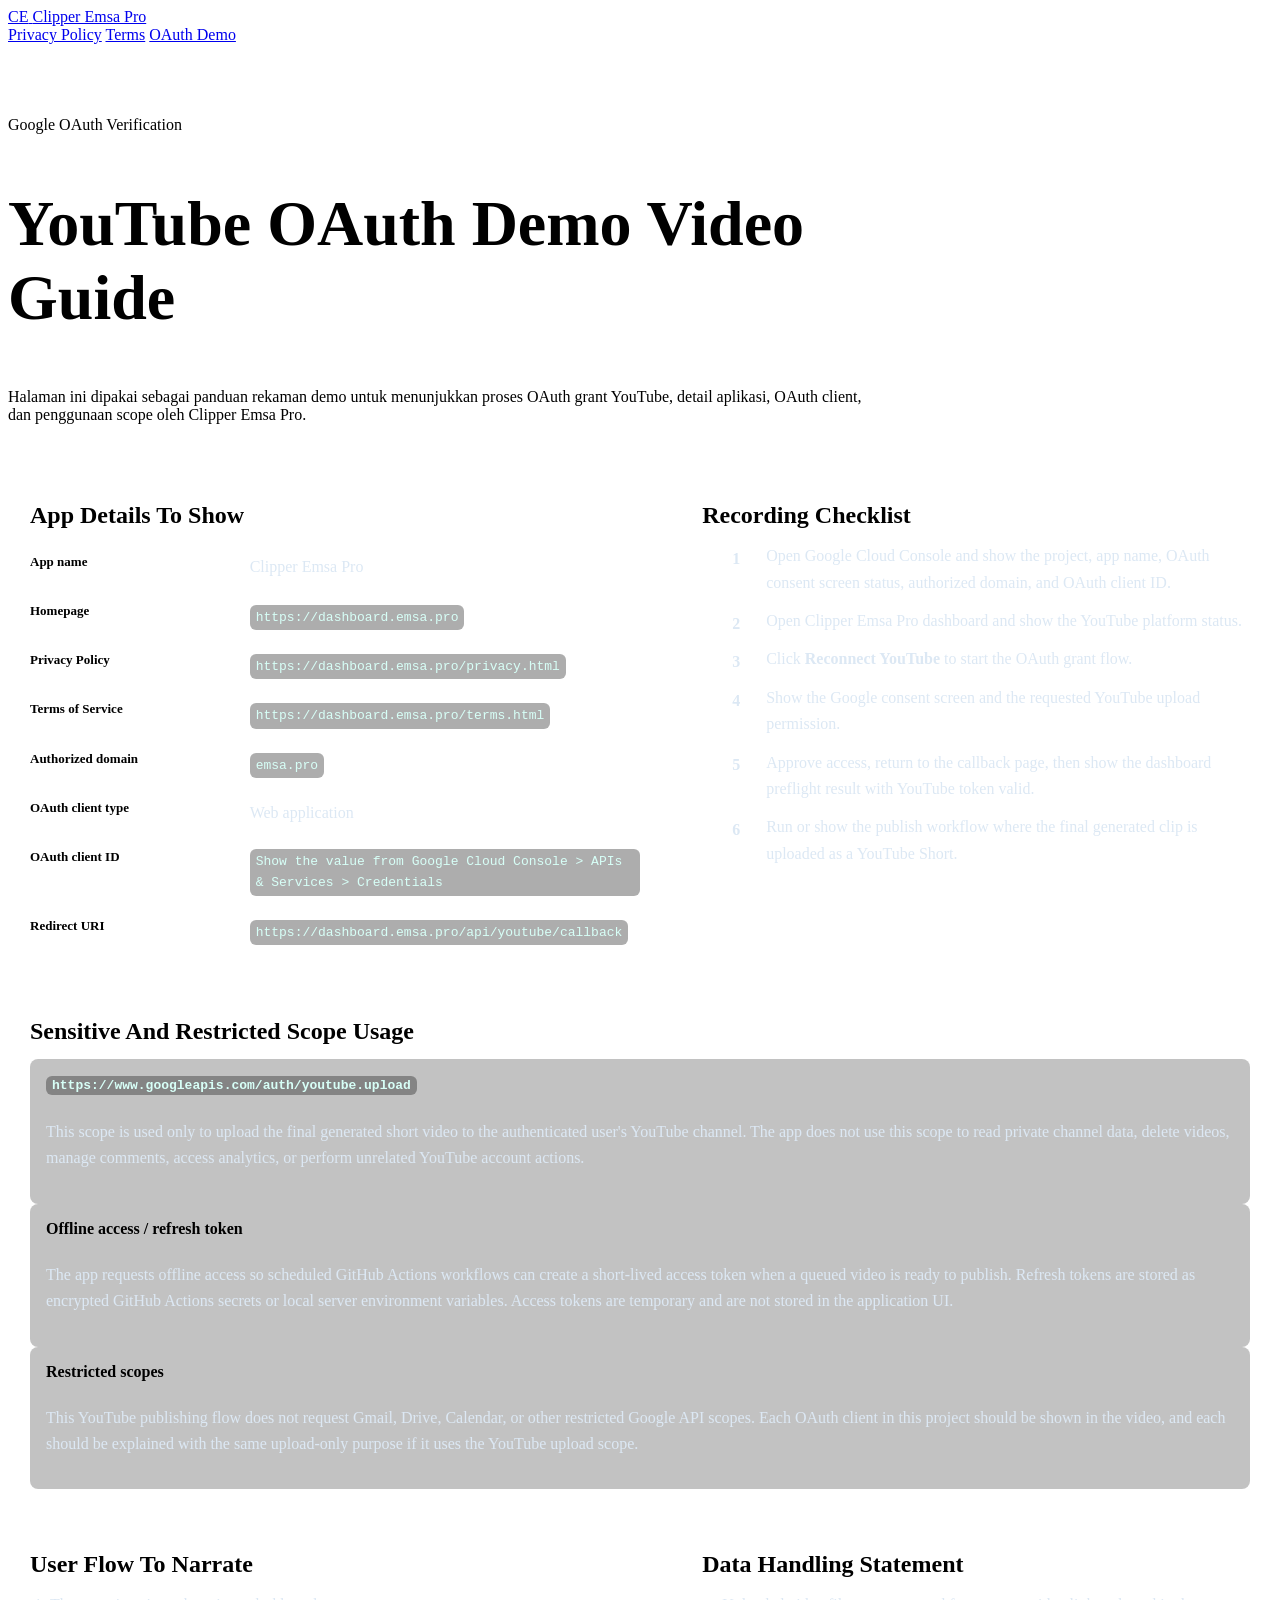
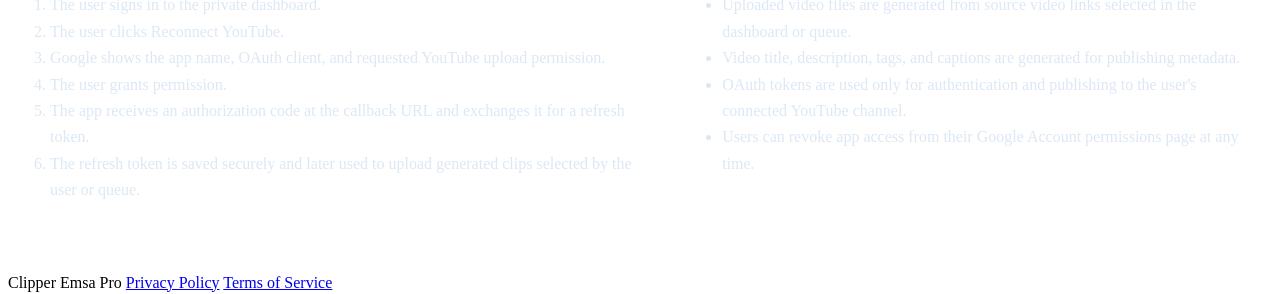
==== public/site/youtube-oauth-demo.html @ 1ffe88da "Add YouTube OAuth demo guide page" ====
<!doctype html>
<html lang="id">
  <head>
    <meta charset="utf-8">
    <meta name="viewport" content="width=device-width, initial-scale=1">
    <meta name="theme-color" content="#07111f">
    <title>YouTube OAuth Demo Video - Clipper Emsa Pro</title>
    <link rel="stylesheet" href="/site.css">
    <style>
      .demoHero {
        padding: 56px 0 22px;
      }

      .demoHero h1 {
        max-width: 920px;
        font-size: clamp(34px, 6vw, 64px);
      }

      .demoHero .lead {
        max-width: 860px;
      }

      .demoGrid {
        display: grid;
        grid-template-columns: 1.05fr 0.95fr;
        gap: 18px;
        margin: 18px 0 48px;
      }

      .demoPanel {
        background: var(--panel);
        border: 1px solid var(--line);
        border-radius: 8px;
        padding: 22px;
        backdrop-filter: blur(16px);
      }

      .demoPanel h2,
      .demoPanel h3 {
        margin: 0 0 14px;
      }

      .demoPanel p,
      .demoPanel li,
      .demoPanel td {
        color: #dce8f4;
        line-height: 1.65;
      }

      .demoPanel ol,
      .demoPanel ul {
        margin: 0;
        padding-left: 20px;
      }

      .detailTable {
        width: 100%;
        border-collapse: collapse;
      }

      .detailTable th,
      .detailTable td {
        padding: 11px 0;
        border-bottom: 1px solid var(--line);
        text-align: left;
        vertical-align: top;
      }

      .detailTable th {
        width: 36%;
        color: var(--muted);
        font-size: 13px;
        font-weight: 800;
      }

      code {
        display: inline-block;
        max-width: 100%;
        padding: 2px 6px;
        border-radius: 6px;
        background: rgba(0, 0, 0, 0.32);
        color: #d7fff7;
        overflow-wrap: anywhere;
      }

      .scopeCard {
        display: grid;
        gap: 8px;
        padding: 16px;
        border: 1px solid var(--line);
        border-radius: 8px;
        background: rgba(0, 0, 0, 0.24);
      }

      .scopeCard strong {
        color: var(--cyan);
      }

      .timeline {
        display: grid;
        gap: 12px;
        counter-reset: step;
      }

      .timeline li {
        list-style: none;
        position: relative;
        padding-left: 44px;
      }

      .timeline li::before {
        counter-increment: step;
        content: counter(step);
        position: absolute;
        left: 0;
        top: 2px;
        width: 28px;
        height: 28px;
        display: grid;
        place-items: center;
        border-radius: 8px;
        background: var(--cyan);
        color: var(--ink);
        font-weight: 900;
      }

      .wide {
        grid-column: 1 / -1;
      }

      @media (max-width: 860px) {
        .demoGrid {
          grid-template-columns: 1fr;
        }

        .detailTable th,
        .detailTable td {
          display: block;
          width: 100%;
        }

        .detailTable th {
          padding-bottom: 0;
        }
      }
    </style>
  </head>
  <body>
    <header class="siteHeader">
      <a class="brand" href="/">
        <span class="brandMark">CE</span>
        <span>Clipper Emsa Pro</span>
      </a>
      <nav>
        <a href="/privacy.html">Privacy Policy</a>
        <a href="/terms.html">Terms</a>
        <a class="loginLink" href="/youtube-oauth-demo.html">OAuth Demo</a>
      </nav>
    </header>

    <main>
      <section class="demoHero">
        <p class="eyebrow">Google OAuth Verification</p>
        <h1>YouTube OAuth Demo Video Guide</h1>
        <p class="lead">Halaman ini dipakai sebagai panduan rekaman demo untuk menunjukkan proses OAuth grant YouTube, detail aplikasi, OAuth client, dan penggunaan scope oleh Clipper Emsa Pro.</p>
      </section>

      <section class="demoGrid">
        <article class="demoPanel">
          <h2>App Details To Show</h2>
          <table class="detailTable">
            <tbody>
              <tr>
                <th>App name</th>
                <td>Clipper Emsa Pro</td>
              </tr>
              <tr>
                <th>Homepage</th>
                <td><code>https://dashboard.emsa.pro</code></td>
              </tr>
              <tr>
                <th>Privacy Policy</th>
                <td><code>https://dashboard.emsa.pro/privacy.html</code></td>
              </tr>
              <tr>
                <th>Terms of Service</th>
                <td><code>https://dashboard.emsa.pro/terms.html</code></td>
              </tr>
              <tr>
                <th>Authorized domain</th>
                <td><code>emsa.pro</code></td>
              </tr>
              <tr>
                <th>OAuth client type</th>
                <td>Web application</td>
              </tr>
              <tr>
                <th>OAuth client ID</th>
                <td><code>Show the value from Google Cloud Console > APIs &amp; Services > Credentials</code></td>
              </tr>
              <tr>
                <th>Redirect URI</th>
                <td><code>https://dashboard.emsa.pro/api/youtube/callback</code></td>
              </tr>
            </tbody>
          </table>
        </article>

        <article class="demoPanel">
          <h2>Recording Checklist</h2>
          <ol class="timeline">
            <li>Open Google Cloud Console and show the project, app name, OAuth consent screen status, authorized domain, and OAuth client ID.</li>
            <li>Open Clipper Emsa Pro dashboard and show the YouTube platform status.</li>
            <li>Click <strong>Reconnect YouTube</strong> to start the OAuth grant flow.</li>
            <li>Show the Google consent screen and the requested YouTube upload permission.</li>
            <li>Approve access, return to the callback page, then show the dashboard preflight result with YouTube token valid.</li>
            <li>Run or show the publish workflow where the final generated clip is uploaded as a YouTube Short.</li>
          </ol>
        </article>

        <article class="demoPanel wide">
          <h2>Sensitive And Restricted Scope Usage</h2>
          <div class="scopeCard">
            <strong><code>https://www.googleapis.com/auth/youtube.upload</code></strong>
            <p>This scope is used only to upload the final generated short video to the authenticated user's YouTube channel. The app does not use this scope to read private channel data, delete videos, manage comments, access analytics, or perform unrelated YouTube account actions.</p>
          </div>
          <div class="scopeCard">
            <strong>Offline access / refresh token</strong>
            <p>The app requests offline access so scheduled GitHub Actions workflows can create a short-lived access token when a queued video is ready to publish. Refresh tokens are stored as encrypted GitHub Actions secrets or local server environment variables. Access tokens are temporary and are not stored in the application UI.</p>
          </div>
          <div class="scopeCard">
            <strong>Restricted scopes</strong>
            <p>This YouTube publishing flow does not request Gmail, Drive, Calendar, or other restricted Google API scopes. Each OAuth client in this project should be shown in the video, and each should be explained with the same upload-only purpose if it uses the YouTube upload scope.</p>
          </div>
        </article>

        <article class="demoPanel">
          <h2>User Flow To Narrate</h2>
          <ol>
            <li>The user signs in to the private dashboard.</li>
            <li>The user clicks Reconnect YouTube.</li>
            <li>Google shows the app name, OAuth client, and requested YouTube upload permission.</li>
            <li>The user grants permission.</li>
            <li>The app receives an authorization code at the callback URL and exchanges it for a refresh token.</li>
            <li>The refresh token is saved securely and later used to upload generated clips selected by the user or queue.</li>
          </ol>
        </article>

        <article class="demoPanel">
          <h2>Data Handling Statement</h2>
          <ul>
            <li>Uploaded video files are generated from source video links selected in the dashboard or queue.</li>
            <li>Video title, description, tags, and captions are generated for publishing metadata.</li>
            <li>OAuth tokens are used only for authentication and publishing to the user's connected YouTube channel.</li>
            <li>Users can revoke app access from their Google Account permissions page at any time.</li>
          </ul>
        </article>
      </section>
    </main>

    <footer>
      <span>Clipper Emsa Pro</span>
      <a href="/privacy.html">Privacy Policy</a>
      <a href="/terms.html">Terms of Service</a>
    </footer>
  </body>
</html>
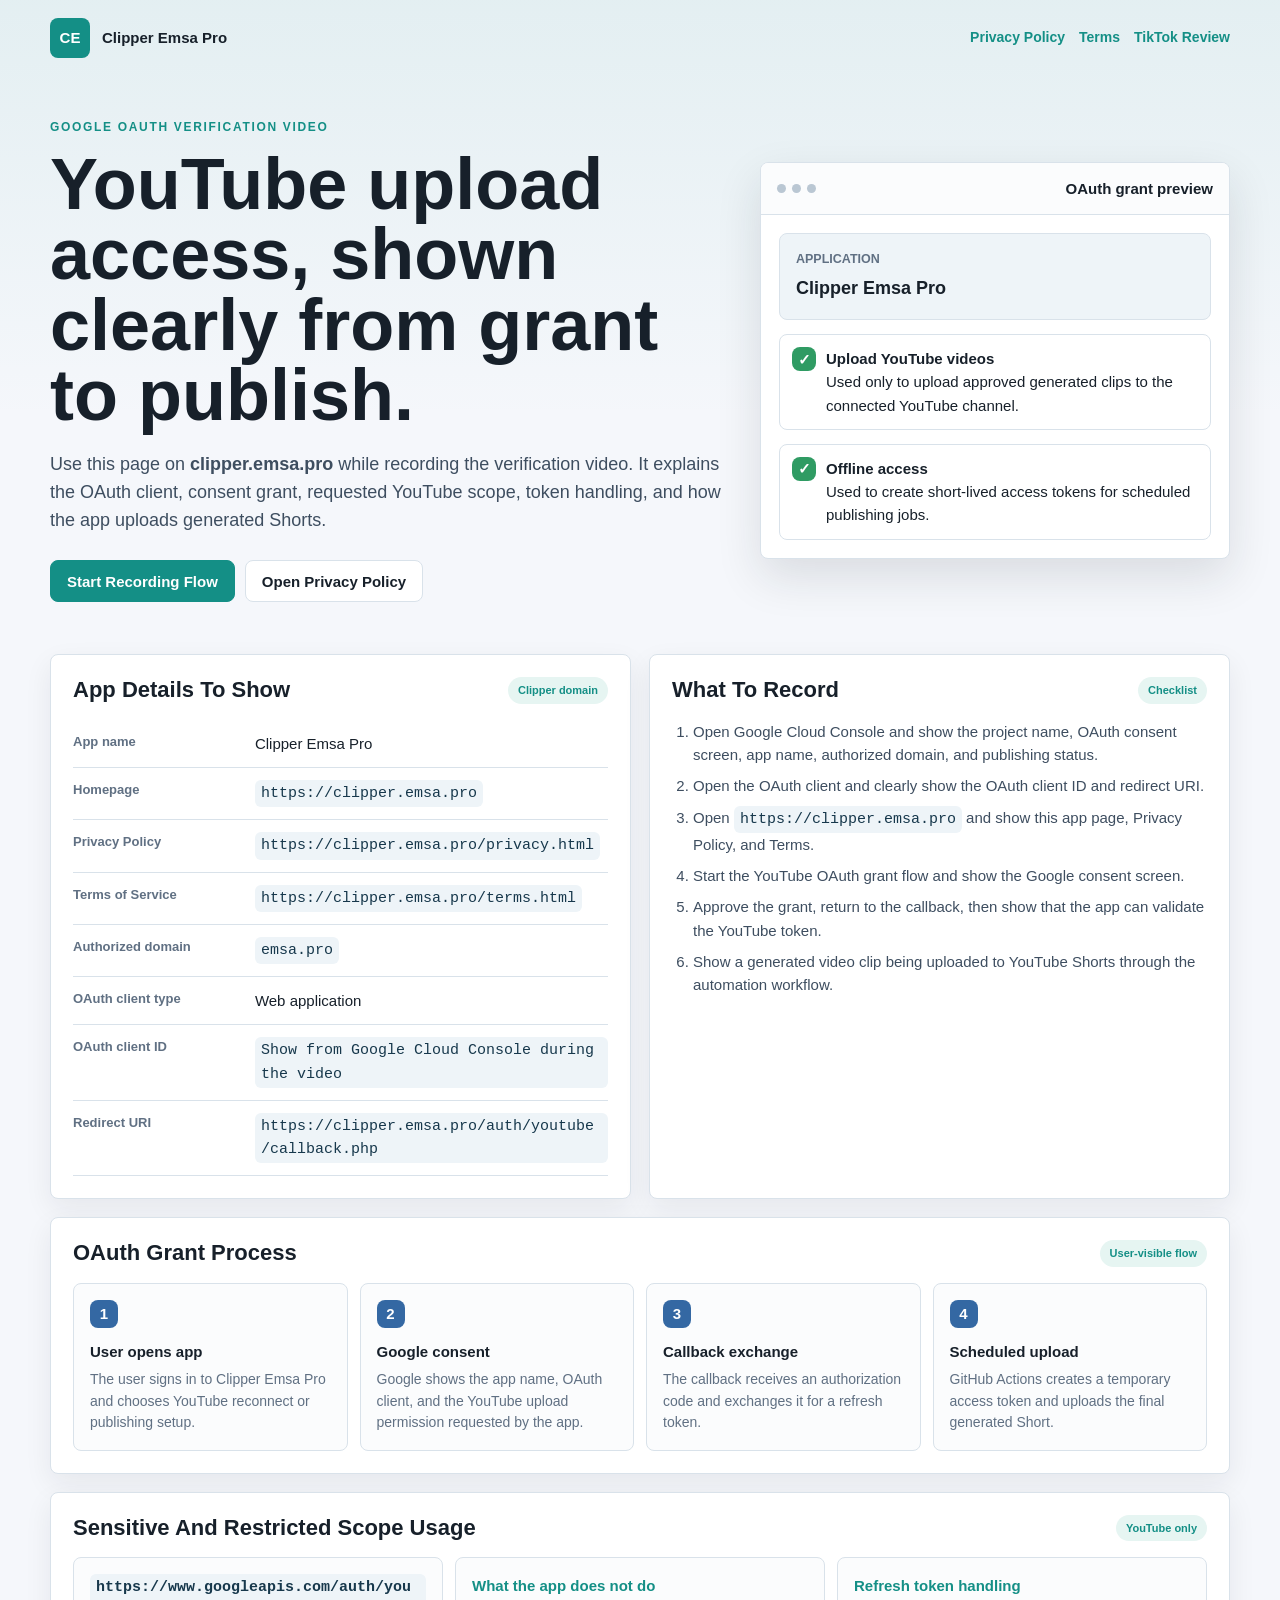
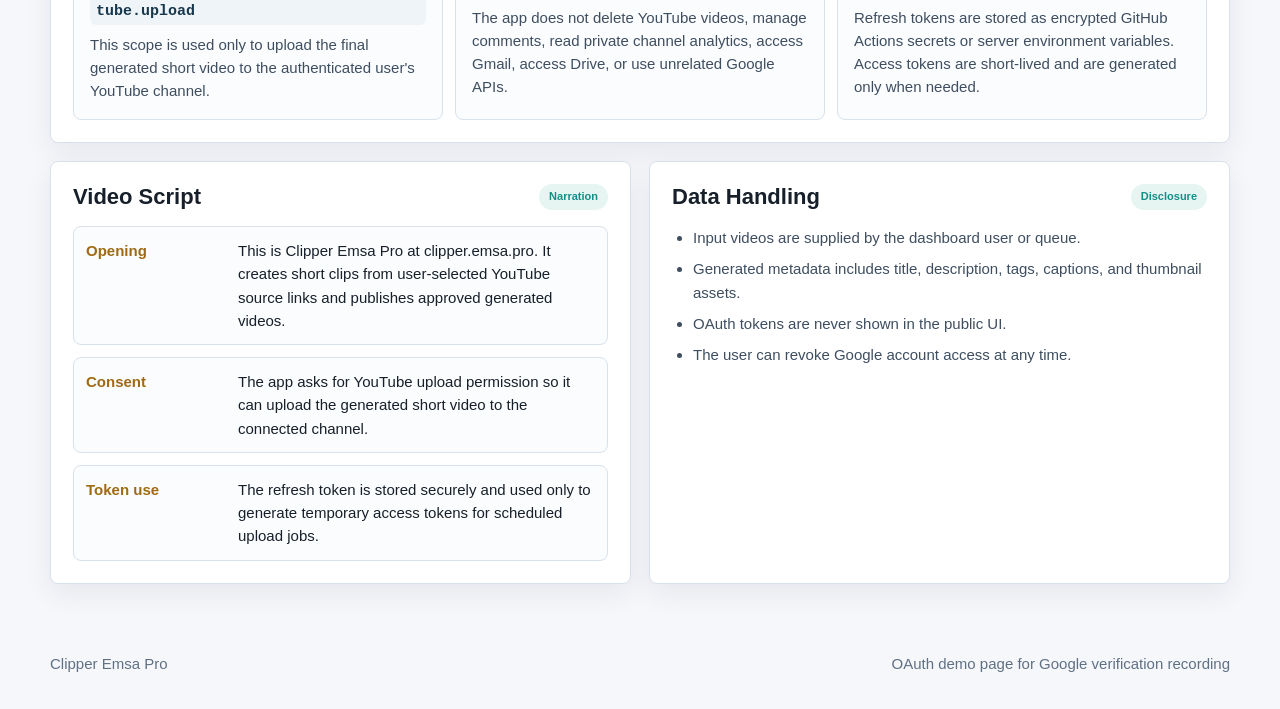
==== commit 95e33856: "Polish YouTube OAuth demo page for Clipper" ====
--- a/public/site/youtube-oauth-demo.html
+++ b/public/site/youtube-oauth-demo.html
@@ -1,56 +1,284 @@
 <!doctype html>
-<html lang="id">
+<html lang="en">
   <head>
     <meta charset="utf-8">
     <meta name="viewport" content="width=device-width, initial-scale=1">
-    <meta name="theme-color" content="#07111f">
-    <title>YouTube OAuth Demo Video - Clipper Emsa Pro</title>
-    <link rel="stylesheet" href="/site.css">
+    <meta name="theme-color" content="#f5f7fb">
+    <title>YouTube OAuth Demo - Clipper Emsa Pro</title>
     <style>
-      .demoHero {
-        padding: 56px 0 22px;
-      }
-
-      .demoHero h1 {
-        max-width: 920px;
-        font-size: clamp(34px, 6vw, 64px);
-      }
-
-      .demoHero .lead {
-        max-width: 860px;
-      }
-
-      .demoGrid {
-        display: grid;
-        grid-template-columns: 1.05fr 0.95fr;
+      :root {
+        color-scheme: light;
+        --bg: #f5f7fb;
+        --surface: #ffffff;
+        --surface-2: #eef4f8;
+        --ink: #17202a;
+        --muted: #607083;
+        --line: #d9e2ea;
+        --teal: #148f86;
+        --green: #2f9b63;
+        --blue: #3468a3;
+        --amber: #9f6a13;
+        --shadow: 0 18px 46px rgba(23, 32, 42, 0.12);
+      }
+
+      * {
+        box-sizing: border-box;
+      }
+
+      html {
+        scroll-behavior: smooth;
+      }
+
+      body {
+        margin: 0;
+        background:
+          linear-gradient(180deg, rgba(20, 143, 134, 0.08), transparent 420px),
+          var(--bg);
+        color: var(--ink);
+        font-family: "Segoe UI", Arial, sans-serif;
+        font-size: 15px;
+        line-height: 1.55;
+      }
+
+      a {
+        color: var(--teal);
+        text-decoration: none;
+      }
+
+      a:hover {
+        text-decoration: underline;
+      }
+
+      .page {
+        width: min(1180px, calc(100% - 32px));
+        margin: 0 auto;
+      }
+
+      .topbar {
+        display: flex;
+        align-items: center;
+        justify-content: space-between;
         gap: 18px;
-        margin: 18px 0 48px;
-      }
-
-      .demoPanel {
-        background: var(--panel);
+        padding: 18px 0;
+      }
+
+      .brand {
+        display: inline-flex;
+        align-items: center;
+        gap: 12px;
+        color: var(--ink);
+        font-weight: 800;
+      }
+
+      .mark {
+        width: 40px;
+        height: 40px;
+        display: grid;
+        place-items: center;
+        border-radius: 8px;
+        background: var(--teal);
+        color: #ffffff;
+        font-weight: 900;
+      }
+
+      .nav {
+        display: flex;
+        gap: 14px;
+        flex-wrap: wrap;
+        color: var(--muted);
+        font-size: 14px;
+        font-weight: 700;
+      }
+
+      .hero {
+        min-height: 520px;
+        display: grid;
+        grid-template-columns: minmax(0, 1fr) minmax(340px, 470px);
+        align-items: center;
+        gap: 34px;
+        padding: 42px 0 34px;
+      }
+
+      .eyebrow {
+        margin: 0 0 12px;
+        color: var(--teal);
+        font-size: 12px;
+        font-weight: 900;
+        letter-spacing: 0.14em;
+        text-transform: uppercase;
+      }
+
+      h1,
+      h2,
+      h3,
+      p {
+        margin: 0;
+      }
+
+      h1 {
+        max-width: 780px;
+        font-size: clamp(38px, 6vw, 72px);
+        line-height: 0.98;
+        letter-spacing: 0;
+      }
+
+      h2 {
+        font-size: 22px;
+        line-height: 1.2;
+      }
+
+      h3 {
+        font-size: 15px;
+      }
+
+      .lead {
+        max-width: 760px;
+        margin-top: 20px;
+        color: #3e4e60;
+        font-size: 18px;
+      }
+
+      .actions {
+        display: flex;
+        flex-wrap: wrap;
+        gap: 10px;
+        margin-top: 26px;
+      }
+
+      .btn {
+        min-height: 42px;
+        display: inline-flex;
+        align-items: center;
+        justify-content: center;
+        padding: 0 16px;
+        border-radius: 8px;
+        border: 1px solid var(--line);
+        background: var(--surface);
+        color: var(--ink);
+        font-weight: 800;
+      }
+
+      .btn.primary {
+        border-color: var(--teal);
+        background: var(--teal);
+        color: #ffffff;
+      }
+
+      .mock {
+        background: var(--surface);
+        border: 1px solid var(--line);
+        border-radius: 8px;
+        box-shadow: var(--shadow);
+        overflow: hidden;
+      }
+
+      .mockTop {
+        display: flex;
+        align-items: center;
+        justify-content: space-between;
+        gap: 12px;
+        padding: 14px 16px;
+        border-bottom: 1px solid var(--line);
+        background: #fbfcfd;
+      }
+
+      .dots {
+        display: flex;
+        gap: 6px;
+      }
+
+      .dots span {
+        width: 9px;
+        height: 9px;
+        border-radius: 50%;
+        background: #bac7d3;
+      }
+
+      .mockBody {
+        display: grid;
+        gap: 14px;
+        padding: 18px;
+      }
+
+      .grantBox {
+        border: 1px solid var(--line);
+        border-radius: 8px;
+        padding: 16px;
+        background: var(--surface-2);
+      }
+
+      .grantBox small {
+        display: block;
+        color: var(--muted);
+        font-weight: 800;
+        text-transform: uppercase;
+      }
+
+      .grantBox strong {
+        display: block;
+        margin-top: 6px;
+        font-size: 18px;
+      }
+
+      .permission {
+        display: flex;
+        gap: 10px;
+        align-items: flex-start;
+        padding: 12px;
+        border-radius: 8px;
+        background: #ffffff;
+        border: 1px solid var(--line);
+      }
+
+      .check {
+        width: 24px;
+        height: 24px;
+        display: grid;
+        place-items: center;
+        flex: 0 0 auto;
+        border-radius: 8px;
+        background: var(--green);
+        color: #ffffff;
+        font-weight: 900;
+      }
+
+      .sectionGrid {
+        display: grid;
+        grid-template-columns: 1fr 1fr;
+        gap: 18px;
+        padding: 18px 0 48px;
+      }
+
+      .panel {
+        background: var(--surface);
         border: 1px solid var(--line);
         border-radius: 8px;
         padding: 22px;
-        backdrop-filter: blur(16px);
-      }
-
-      .demoPanel h2,
-      .demoPanel h3 {
-        margin: 0 0 14px;
-      }
-
-      .demoPanel p,
-      .demoPanel li,
-      .demoPanel td {
-        color: #dce8f4;
-        line-height: 1.65;
-      }
-
-      .demoPanel ol,
-      .demoPanel ul {
-        margin: 0;
-        padding-left: 20px;
+        box-shadow: 0 10px 28px rgba(23, 32, 42, 0.07);
+      }
+
+      .panel.wide {
+        grid-column: 1 / -1;
+      }
+
+      .panelHead {
+        display: flex;
+        justify-content: space-between;
+        gap: 12px;
+        margin-bottom: 16px;
+      }
+
+      .badge {
+        min-height: 24px;
+        display: inline-flex;
+        align-items: center;
+        border-radius: 999px;
+        padding: 0 10px;
+        background: #e6f5f2;
+        color: var(--teal);
+        font-size: 11px;
+        font-weight: 900;
+        white-space: nowrap;
       }
 
       .detailTable {
@@ -60,17 +288,16 @@
 
       .detailTable th,
       .detailTable td {
-        padding: 11px 0;
+        padding: 12px 0;
         border-bottom: 1px solid var(--line);
+        vertical-align: top;
         text-align: left;
-        vertical-align: top;
       }
 
       .detailTable th {
-        width: 36%;
+        width: 34%;
         color: var(--muted);
         font-size: 13px;
-        font-weight: 800;
       }
 
       code {
@@ -78,96 +305,192 @@
         max-width: 100%;
         padding: 2px 6px;
         border-radius: 6px;
-        background: rgba(0, 0, 0, 0.32);
-        color: #d7fff7;
+        background: #eef4f8;
+        color: #17384c;
         overflow-wrap: anywhere;
       }
 
-      .scopeCard {
-        display: grid;
-        gap: 8px;
+      ol,
+      ul {
+        margin: 0;
+        padding-left: 21px;
+      }
+
+      li {
+        margin: 8px 0;
+        color: #3e4e60;
+      }
+
+      .flow {
+        display: grid;
+        grid-template-columns: repeat(4, 1fr);
+        gap: 12px;
+      }
+
+      .flowStep {
+        min-height: 132px;
         padding: 16px;
         border: 1px solid var(--line);
         border-radius: 8px;
-        background: rgba(0, 0, 0, 0.24);
-      }
-
-      .scopeCard strong {
-        color: var(--cyan);
-      }
-
-      .timeline {
-        display: grid;
-        gap: 12px;
-        counter-reset: step;
-      }
-
-      .timeline li {
-        list-style: none;
-        position: relative;
-        padding-left: 44px;
-      }
-
-      .timeline li::before {
-        counter-increment: step;
-        content: counter(step);
-        position: absolute;
-        left: 0;
-        top: 2px;
+        background: #fbfcfd;
+      }
+
+      .flowStep b {
         width: 28px;
         height: 28px;
         display: grid;
         place-items: center;
         border-radius: 8px;
-        background: var(--cyan);
-        color: var(--ink);
-        font-weight: 900;
-      }
-
-      .wide {
-        grid-column: 1 / -1;
-      }
-
-      @media (max-width: 860px) {
-        .demoGrid {
+        background: var(--blue);
+        color: #ffffff;
+      }
+
+      .flowStep strong {
+        display: block;
+        margin-top: 12px;
+      }
+
+      .flowStep p {
+        margin-top: 6px;
+        color: var(--muted);
+        font-size: 14px;
+      }
+
+      .scopeGrid {
+        display: grid;
+        grid-template-columns: repeat(3, 1fr);
+        gap: 12px;
+      }
+
+      .scopeCard {
+        padding: 16px;
+        border: 1px solid var(--line);
+        border-radius: 8px;
+        background: #fbfcfd;
+      }
+
+      .scopeCard strong {
+        display: block;
+        color: var(--teal);
+      }
+
+      .scopeCard p {
+        margin-top: 8px;
+        color: #3e4e60;
+      }
+
+      .scriptBox {
+        display: grid;
+        gap: 12px;
+      }
+
+      .scriptLine {
+        display: grid;
+        grid-template-columns: 140px 1fr;
+        gap: 12px;
+        padding: 12px;
+        border: 1px solid var(--line);
+        border-radius: 8px;
+        background: #fbfcfd;
+      }
+
+      .scriptLine b {
+        color: var(--amber);
+      }
+
+      footer {
+        width: min(1180px, calc(100% - 32px));
+        margin: 0 auto;
+        padding: 20px 0 34px;
+        display: flex;
+        justify-content: space-between;
+        gap: 16px;
+        color: var(--muted);
+      }
+
+      @media (max-width: 920px) {
+        .hero,
+        .sectionGrid,
+        .flow,
+        .scopeGrid {
           grid-template-columns: 1fr;
         }
 
-        .detailTable th,
-        .detailTable td {
-          display: block;
-          width: 100%;
+        .hero {
+          min-height: auto;
         }
 
-        .detailTable th {
-          padding-bottom: 0;
+        .topbar,
+        footer {
+          align-items: flex-start;
+          flex-direction: column;
+        }
+
+        .scriptLine {
+          grid-template-columns: 1fr;
         }
       }
     </style>
   </head>
   <body>
-    <header class="siteHeader">
+    <header class="page topbar">
       <a class="brand" href="/">
-        <span class="brandMark">CE</span>
+        <span class="mark">CE</span>
         <span>Clipper Emsa Pro</span>
       </a>
-      <nav>
+      <nav class="nav" aria-label="Site navigation">
         <a href="/privacy.html">Privacy Policy</a>
         <a href="/terms.html">Terms</a>
-        <a class="loginLink" href="/youtube-oauth-demo.html">OAuth Demo</a>
+        <a href="/login-tiktok.php">TikTok Review</a>
       </nav>
     </header>
 
-    <main>
-      <section class="demoHero">
-        <p class="eyebrow">Google OAuth Verification</p>
-        <h1>YouTube OAuth Demo Video Guide</h1>
-        <p class="lead">Halaman ini dipakai sebagai panduan rekaman demo untuk menunjukkan proses OAuth grant YouTube, detail aplikasi, OAuth client, dan penggunaan scope oleh Clipper Emsa Pro.</p>
+    <main class="page">
+      <section class="hero">
+        <div>
+          <p class="eyebrow">Google OAuth Verification Video</p>
+          <h1>YouTube upload access, shown clearly from grant to publish.</h1>
+          <p class="lead">Use this page on <strong>clipper.emsa.pro</strong> while recording the verification video. It explains the OAuth client, consent grant, requested YouTube scope, token handling, and how the app uploads generated Shorts.</p>
+          <div class="actions">
+            <a class="btn primary" href="#recording-flow">Start Recording Flow</a>
+            <a class="btn" href="/privacy.html">Open Privacy Policy</a>
+          </div>
+        </div>
+
+        <aside class="mock" aria-label="OAuth consent mockup">
+          <div class="mockTop">
+            <div class="dots" aria-hidden="true"><span></span><span></span><span></span></div>
+            <strong>OAuth grant preview</strong>
+          </div>
+          <div class="mockBody">
+            <div class="grantBox">
+              <small>Application</small>
+              <strong>Clipper Emsa Pro</strong>
+            </div>
+            <div class="permission">
+              <span class="check">✓</span>
+              <div>
+                <strong>Upload YouTube videos</strong>
+                <p>Used only to upload approved generated clips to the connected YouTube channel.</p>
+              </div>
+            </div>
+            <div class="permission">
+              <span class="check">✓</span>
+              <div>
+                <strong>Offline access</strong>
+                <p>Used to create short-lived access tokens for scheduled publishing jobs.</p>
+              </div>
+            </div>
+          </div>
+        </aside>
       </section>
 
-      <section class="demoGrid">
-        <article class="demoPanel">
-          <h2>App Details To Show</h2>
+      <section class="sectionGrid">
+        <article class="panel" id="app-details">
+          <div class="panelHead">
+            <h2>App Details To Show</h2>
+            <span class="badge">Clipper domain</span>
+          </div>
           <table class="detailTable">
             <tbody>
               <tr>
@@ -176,15 +499,15 @@
               </tr>
               <tr>
                 <th>Homepage</th>
-                <td><code>https://dashboard.emsa.pro</code></td>
+                <td><code>https://clipper.emsa.pro</code></td>
               </tr>
               <tr>
                 <th>Privacy Policy</th>
-                <td><code>https://dashboard.emsa.pro/privacy.html</code></td>
+                <td><code>https://clipper.emsa.pro/privacy.html</code></td>
               </tr>
               <tr>
                 <th>Terms of Service</th>
-                <td><code>https://dashboard.emsa.pro/terms.html</code></td>
+                <td><code>https://clipper.emsa.pro/terms.html</code></td>
               </tr>
               <tr>
                 <th>Authorized domain</th>
@@ -196,63 +519,112 @@
               </tr>
               <tr>
                 <th>OAuth client ID</th>
-                <td><code>Show the value from Google Cloud Console > APIs &amp; Services > Credentials</code></td>
+                <td><code id="clientIdText">Show from Google Cloud Console during the video</code></td>
               </tr>
               <tr>
                 <th>Redirect URI</th>
-                <td><code>https://dashboard.emsa.pro/api/youtube/callback</code></td>
+                <td><code>https://clipper.emsa.pro/auth/youtube/callback.php</code></td>
               </tr>
             </tbody>
           </table>
         </article>
 
-        <article class="demoPanel">
-          <h2>Recording Checklist</h2>
-          <ol class="timeline">
-            <li>Open Google Cloud Console and show the project, app name, OAuth consent screen status, authorized domain, and OAuth client ID.</li>
-            <li>Open Clipper Emsa Pro dashboard and show the YouTube platform status.</li>
-            <li>Click <strong>Reconnect YouTube</strong> to start the OAuth grant flow.</li>
-            <li>Show the Google consent screen and the requested YouTube upload permission.</li>
-            <li>Approve access, return to the callback page, then show the dashboard preflight result with YouTube token valid.</li>
-            <li>Run or show the publish workflow where the final generated clip is uploaded as a YouTube Short.</li>
+        <article class="panel">
+          <div class="panelHead">
+            <h2>What To Record</h2>
+            <span class="badge">Checklist</span>
+          </div>
+          <ol>
+            <li>Open Google Cloud Console and show the project name, OAuth consent screen, app name, authorized domain, and publishing status.</li>
+            <li>Open the OAuth client and clearly show the OAuth client ID and redirect URI.</li>
+            <li>Open <code>https://clipper.emsa.pro</code> and show this app page, Privacy Policy, and Terms.</li>
+            <li>Start the YouTube OAuth grant flow and show the Google consent screen.</li>
+            <li>Approve the grant, return to the callback, then show that the app can validate the YouTube token.</li>
+            <li>Show a generated video clip being uploaded to YouTube Shorts through the automation workflow.</li>
           </ol>
         </article>
 
-        <article class="demoPanel wide">
-          <h2>Sensitive And Restricted Scope Usage</h2>
-          <div class="scopeCard">
-            <strong><code>https://www.googleapis.com/auth/youtube.upload</code></strong>
-            <p>This scope is used only to upload the final generated short video to the authenticated user's YouTube channel. The app does not use this scope to read private channel data, delete videos, manage comments, access analytics, or perform unrelated YouTube account actions.</p>
-          </div>
-          <div class="scopeCard">
-            <strong>Offline access / refresh token</strong>
-            <p>The app requests offline access so scheduled GitHub Actions workflows can create a short-lived access token when a queued video is ready to publish. Refresh tokens are stored as encrypted GitHub Actions secrets or local server environment variables. Access tokens are temporary and are not stored in the application UI.</p>
-          </div>
-          <div class="scopeCard">
-            <strong>Restricted scopes</strong>
-            <p>This YouTube publishing flow does not request Gmail, Drive, Calendar, or other restricted Google API scopes. Each OAuth client in this project should be shown in the video, and each should be explained with the same upload-only purpose if it uses the YouTube upload scope.</p>
+        <article class="panel wide" id="recording-flow">
+          <div class="panelHead">
+            <h2>OAuth Grant Process</h2>
+            <span class="badge">User-visible flow</span>
+          </div>
+          <div class="flow">
+            <div class="flowStep">
+              <b>1</b>
+              <strong>User opens app</strong>
+              <p>The user signs in to Clipper Emsa Pro and chooses YouTube reconnect or publishing setup.</p>
+            </div>
+            <div class="flowStep">
+              <b>2</b>
+              <strong>Google consent</strong>
+              <p>Google shows the app name, OAuth client, and the YouTube upload permission requested by the app.</p>
+            </div>
+            <div class="flowStep">
+              <b>3</b>
+              <strong>Callback exchange</strong>
+              <p>The callback receives an authorization code and exchanges it for a refresh token.</p>
+            </div>
+            <div class="flowStep">
+              <b>4</b>
+              <strong>Scheduled upload</strong>
+              <p>GitHub Actions creates a temporary access token and uploads the final generated Short.</p>
+            </div>
           </div>
         </article>
 
-        <article class="demoPanel">
-          <h2>User Flow To Narrate</h2>
-          <ol>
-            <li>The user signs in to the private dashboard.</li>
-            <li>The user clicks Reconnect YouTube.</li>
-            <li>Google shows the app name, OAuth client, and requested YouTube upload permission.</li>
-            <li>The user grants permission.</li>
-            <li>The app receives an authorization code at the callback URL and exchanges it for a refresh token.</li>
-            <li>The refresh token is saved securely and later used to upload generated clips selected by the user or queue.</li>
-          </ol>
+        <article class="panel wide">
+          <div class="panelHead">
+            <h2>Sensitive And Restricted Scope Usage</h2>
+            <span class="badge">YouTube only</span>
+          </div>
+          <div class="scopeGrid">
+            <div class="scopeCard">
+              <strong><code>https://www.googleapis.com/auth/youtube.upload</code></strong>
+              <p>This scope is used only to upload the final generated short video to the authenticated user's YouTube channel.</p>
+            </div>
+            <div class="scopeCard">
+              <strong>What the app does not do</strong>
+              <p>The app does not delete YouTube videos, manage comments, read private channel analytics, access Gmail, access Drive, or use unrelated Google APIs.</p>
+            </div>
+            <div class="scopeCard">
+              <strong>Refresh token handling</strong>
+              <p>Refresh tokens are stored as encrypted GitHub Actions secrets or server environment variables. Access tokens are short-lived and are generated only when needed.</p>
+            </div>
+          </div>
         </article>
 
-        <article class="demoPanel">
-          <h2>Data Handling Statement</h2>
+        <article class="panel">
+          <div class="panelHead">
+            <h2>Video Script</h2>
+            <span class="badge">Narration</span>
+          </div>
+          <div class="scriptBox">
+            <div class="scriptLine">
+              <b>Opening</b>
+              <span>This is Clipper Emsa Pro at clipper.emsa.pro. It creates short clips from user-selected YouTube source links and publishes approved generated videos.</span>
+            </div>
+            <div class="scriptLine">
+              <b>Consent</b>
+              <span>The app asks for YouTube upload permission so it can upload the generated short video to the connected channel.</span>
+            </div>
+            <div class="scriptLine">
+              <b>Token use</b>
+              <span>The refresh token is stored securely and used only to generate temporary access tokens for scheduled upload jobs.</span>
+            </div>
+          </div>
+        </article>
+
+        <article class="panel">
+          <div class="panelHead">
+            <h2>Data Handling</h2>
+            <span class="badge">Disclosure</span>
+          </div>
           <ul>
-            <li>Uploaded video files are generated from source video links selected in the dashboard or queue.</li>
-            <li>Video title, description, tags, and captions are generated for publishing metadata.</li>
-            <li>OAuth tokens are used only for authentication and publishing to the user's connected YouTube channel.</li>
-            <li>Users can revoke app access from their Google Account permissions page at any time.</li>
+            <li>Input videos are supplied by the dashboard user or queue.</li>
+            <li>Generated metadata includes title, description, tags, captions, and thumbnail assets.</li>
+            <li>OAuth tokens are never shown in the public UI.</li>
+            <li>The user can revoke Google account access at any time.</li>
           </ul>
         </article>
       </section>
@@ -260,8 +632,15 @@
 
     <footer>
       <span>Clipper Emsa Pro</span>
-      <a href="/privacy.html">Privacy Policy</a>
-      <a href="/terms.html">Terms of Service</a>
+      <span>OAuth demo page for Google verification recording</span>
     </footer>
+
+    <script>
+      const params = new URLSearchParams(window.location.search);
+      const clientId = params.get("client_id");
+      if (clientId) {
+        document.querySelector("#clientIdText").textContent = clientId;
+      }
+    </script>
   </body>
 </html>
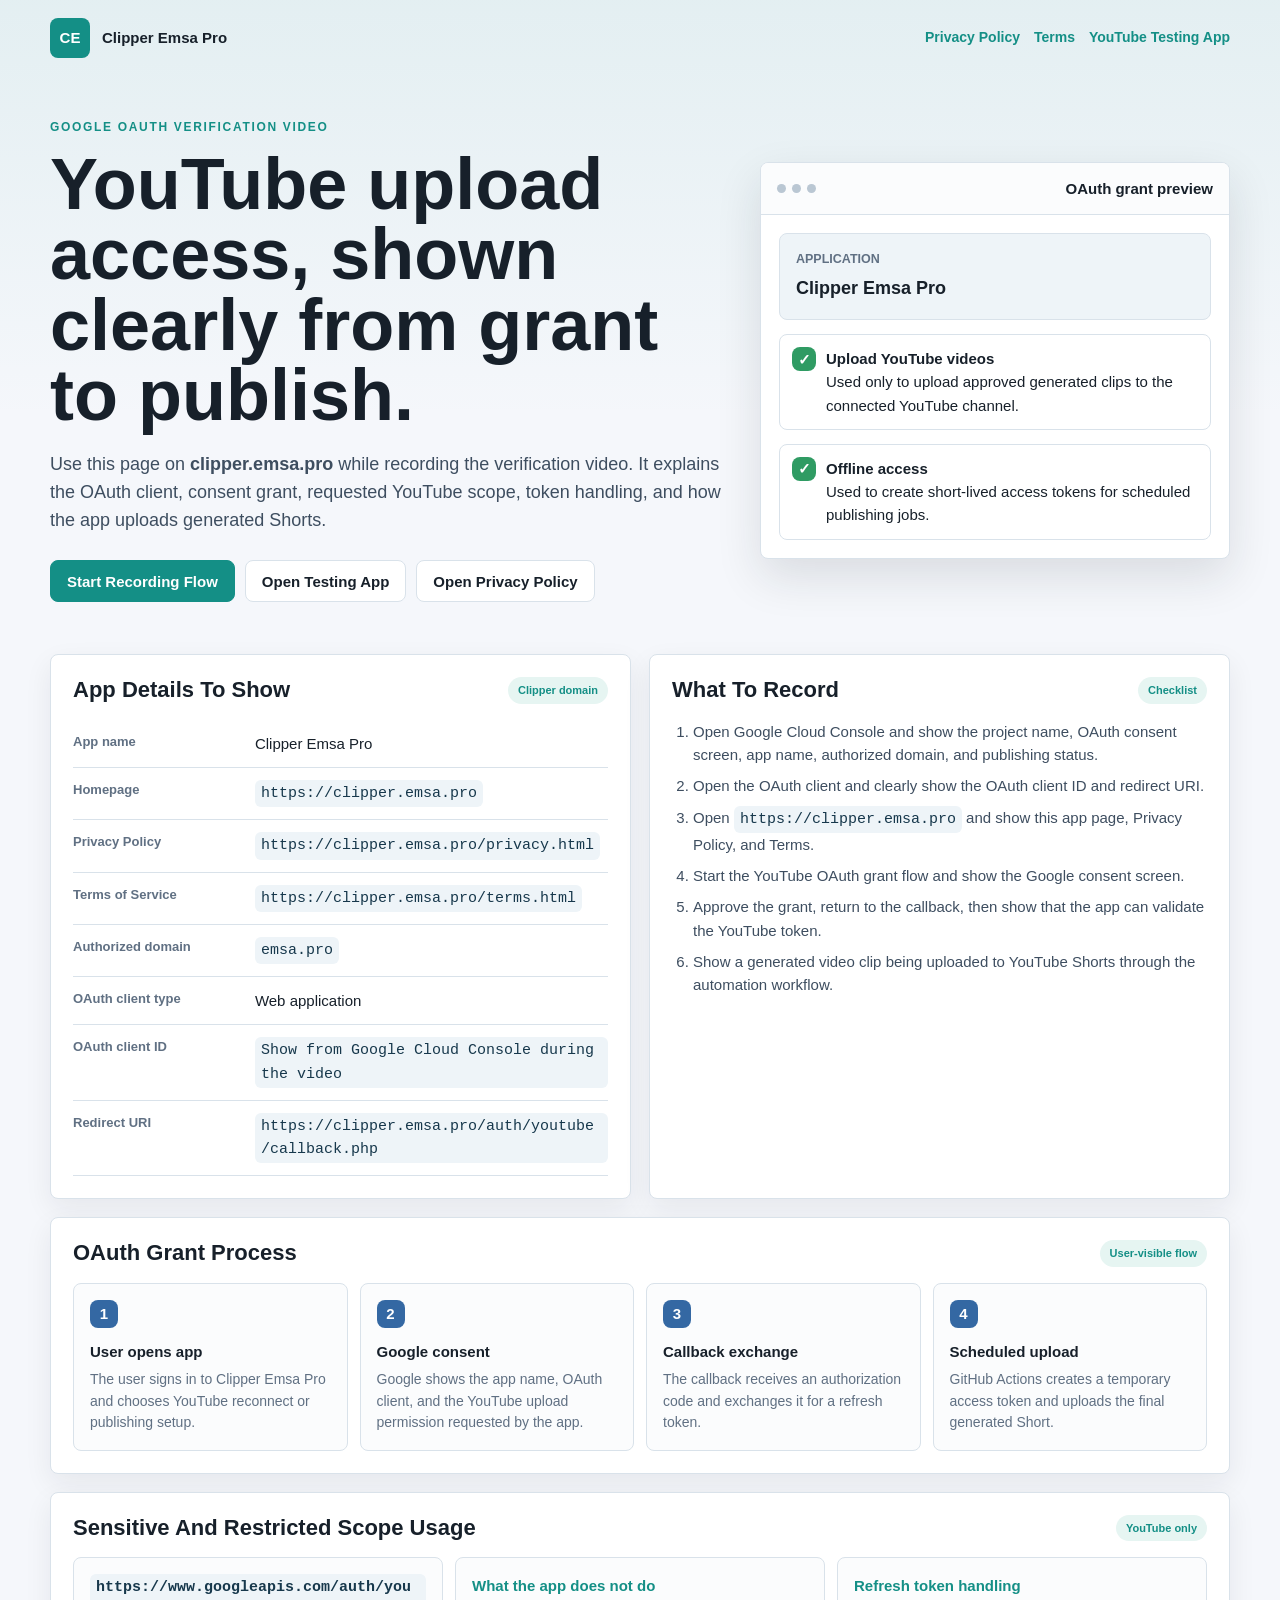
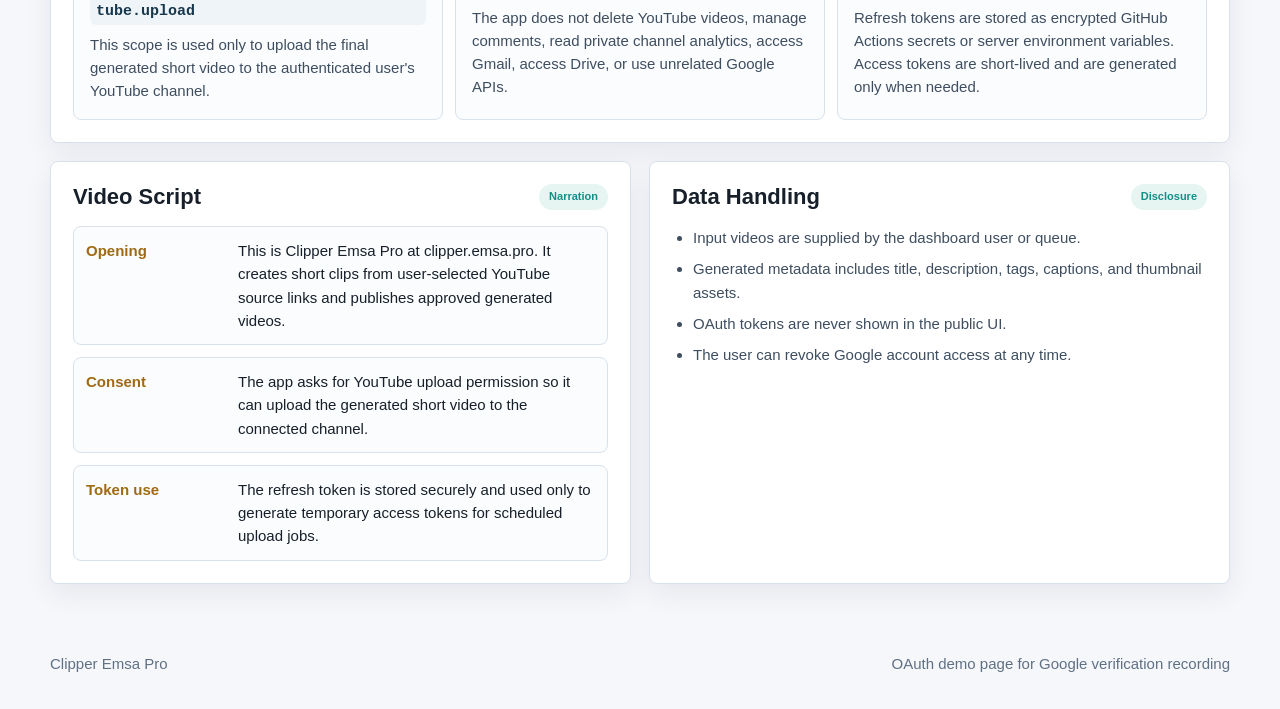
==== commit 766ad51e: "Add YouTube testing app flow" ====
--- a/public/site/youtube-oauth-demo.html
+++ b/public/site/youtube-oauth-demo.html
@@ -441,7 +441,7 @@
       <nav class="nav" aria-label="Site navigation">
         <a href="/privacy.html">Privacy Policy</a>
         <a href="/terms.html">Terms</a>
-        <a href="/login-tiktok.php">TikTok Review</a>
+        <a href="/login-youtube.php">YouTube Testing App</a>
       </nav>
     </header>
 
@@ -453,6 +453,7 @@
           <p class="lead">Use this page on <strong>clipper.emsa.pro</strong> while recording the verification video. It explains the OAuth client, consent grant, requested YouTube scope, token handling, and how the app uploads generated Shorts.</p>
           <div class="actions">
             <a class="btn primary" href="#recording-flow">Start Recording Flow</a>
+            <a class="btn" href="/login-youtube.php">Open Testing App</a>
             <a class="btn" href="/privacy.html">Open Privacy Policy</a>
           </div>
         </div>
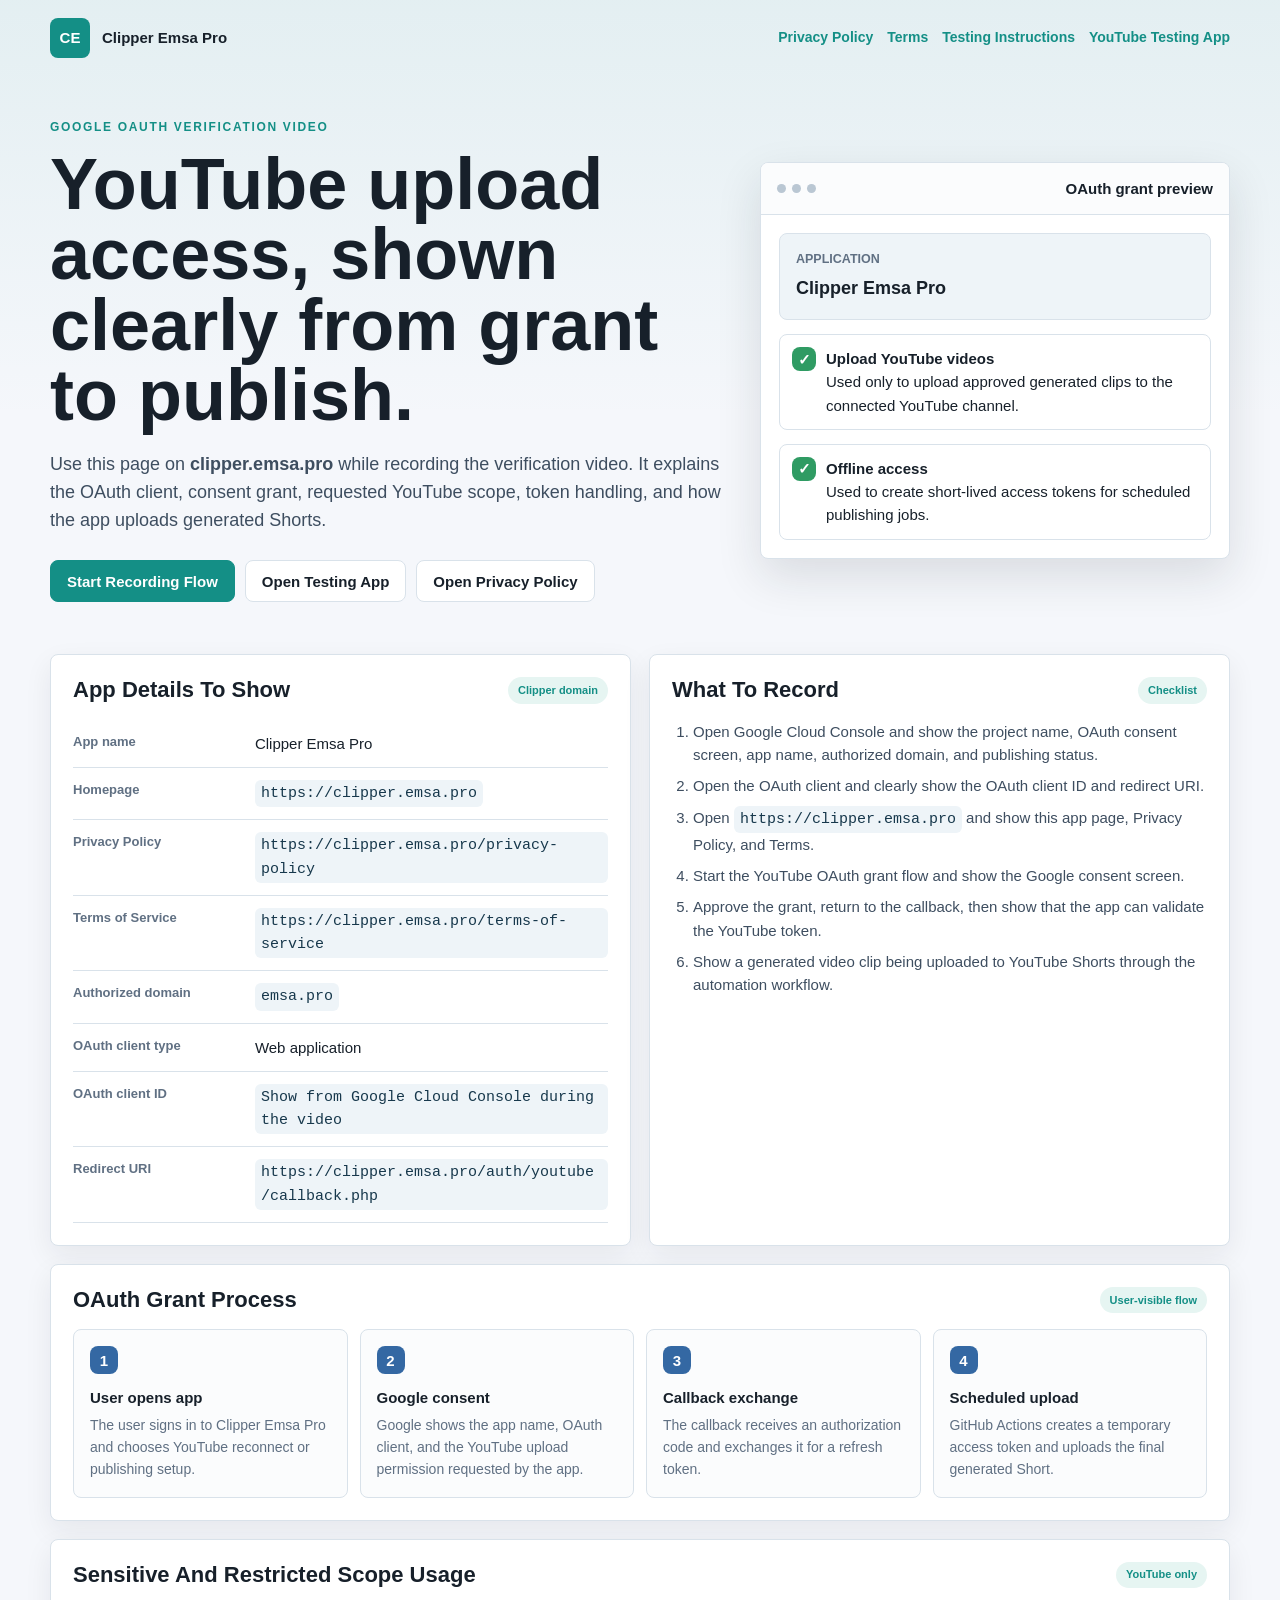
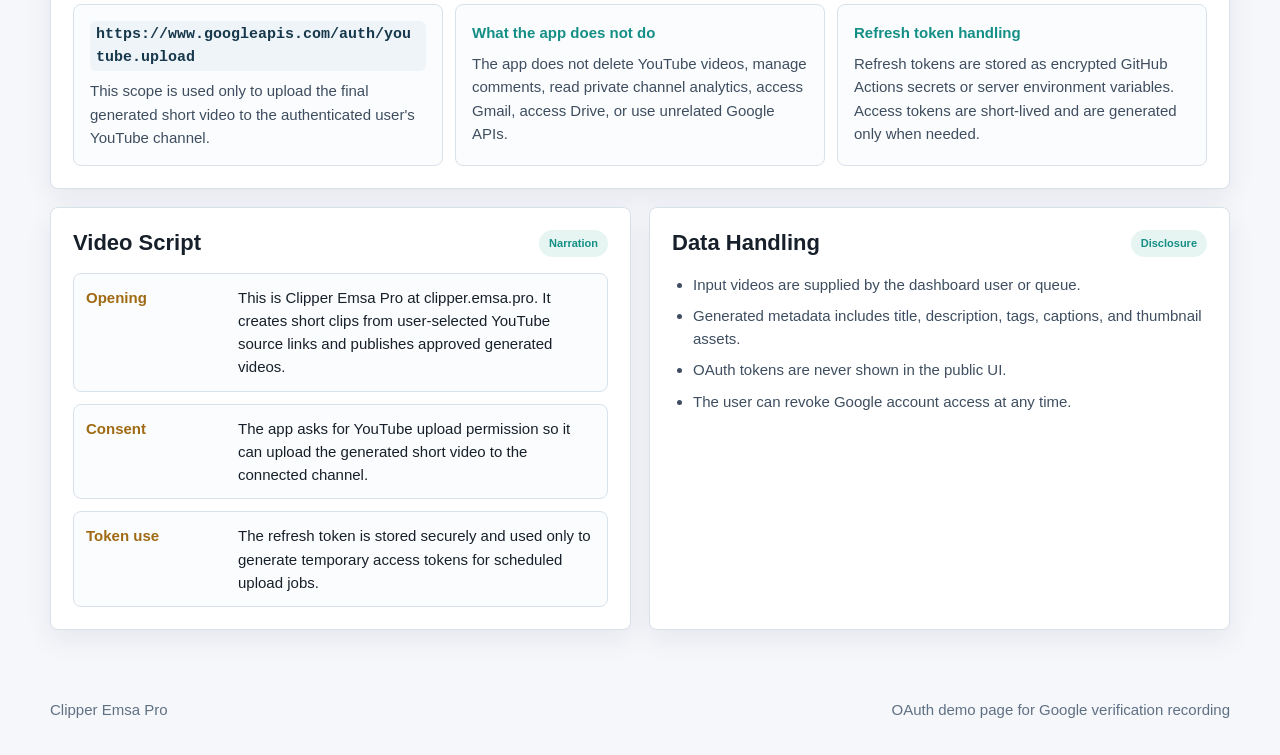
==== commit b4f3a5ba: "Update OAuth site and deployment settings" ====
--- a/public/site/youtube-oauth-demo.html
+++ b/public/site/youtube-oauth-demo.html
@@ -439,8 +439,9 @@
         <span>Clipper Emsa Pro</span>
       </a>
       <nav class="nav" aria-label="Site navigation">
-        <a href="/privacy.html">Privacy Policy</a>
-        <a href="/terms.html">Terms</a>
+        <a href="/privacy-policy">Privacy Policy</a>
+        <a href="/terms-of-service">Terms</a>
+        <a href="/oauth-testing-instructions">Testing Instructions</a>
         <a href="/login-youtube.php">YouTube Testing App</a>
       </nav>
     </header>
@@ -454,7 +455,7 @@
           <div class="actions">
             <a class="btn primary" href="#recording-flow">Start Recording Flow</a>
             <a class="btn" href="/login-youtube.php">Open Testing App</a>
-            <a class="btn" href="/privacy.html">Open Privacy Policy</a>
+            <a class="btn" href="/privacy-policy">Open Privacy Policy</a>
           </div>
         </div>
 
@@ -504,11 +505,11 @@
               </tr>
               <tr>
                 <th>Privacy Policy</th>
-                <td><code>https://clipper.emsa.pro/privacy.html</code></td>
+                <td><code>https://clipper.emsa.pro/privacy-policy</code></td>
               </tr>
               <tr>
                 <th>Terms of Service</th>
-                <td><code>https://clipper.emsa.pro/terms.html</code></td>
+                <td><code>https://clipper.emsa.pro/terms-of-service</code></td>
               </tr>
               <tr>
                 <th>Authorized domain</th>
